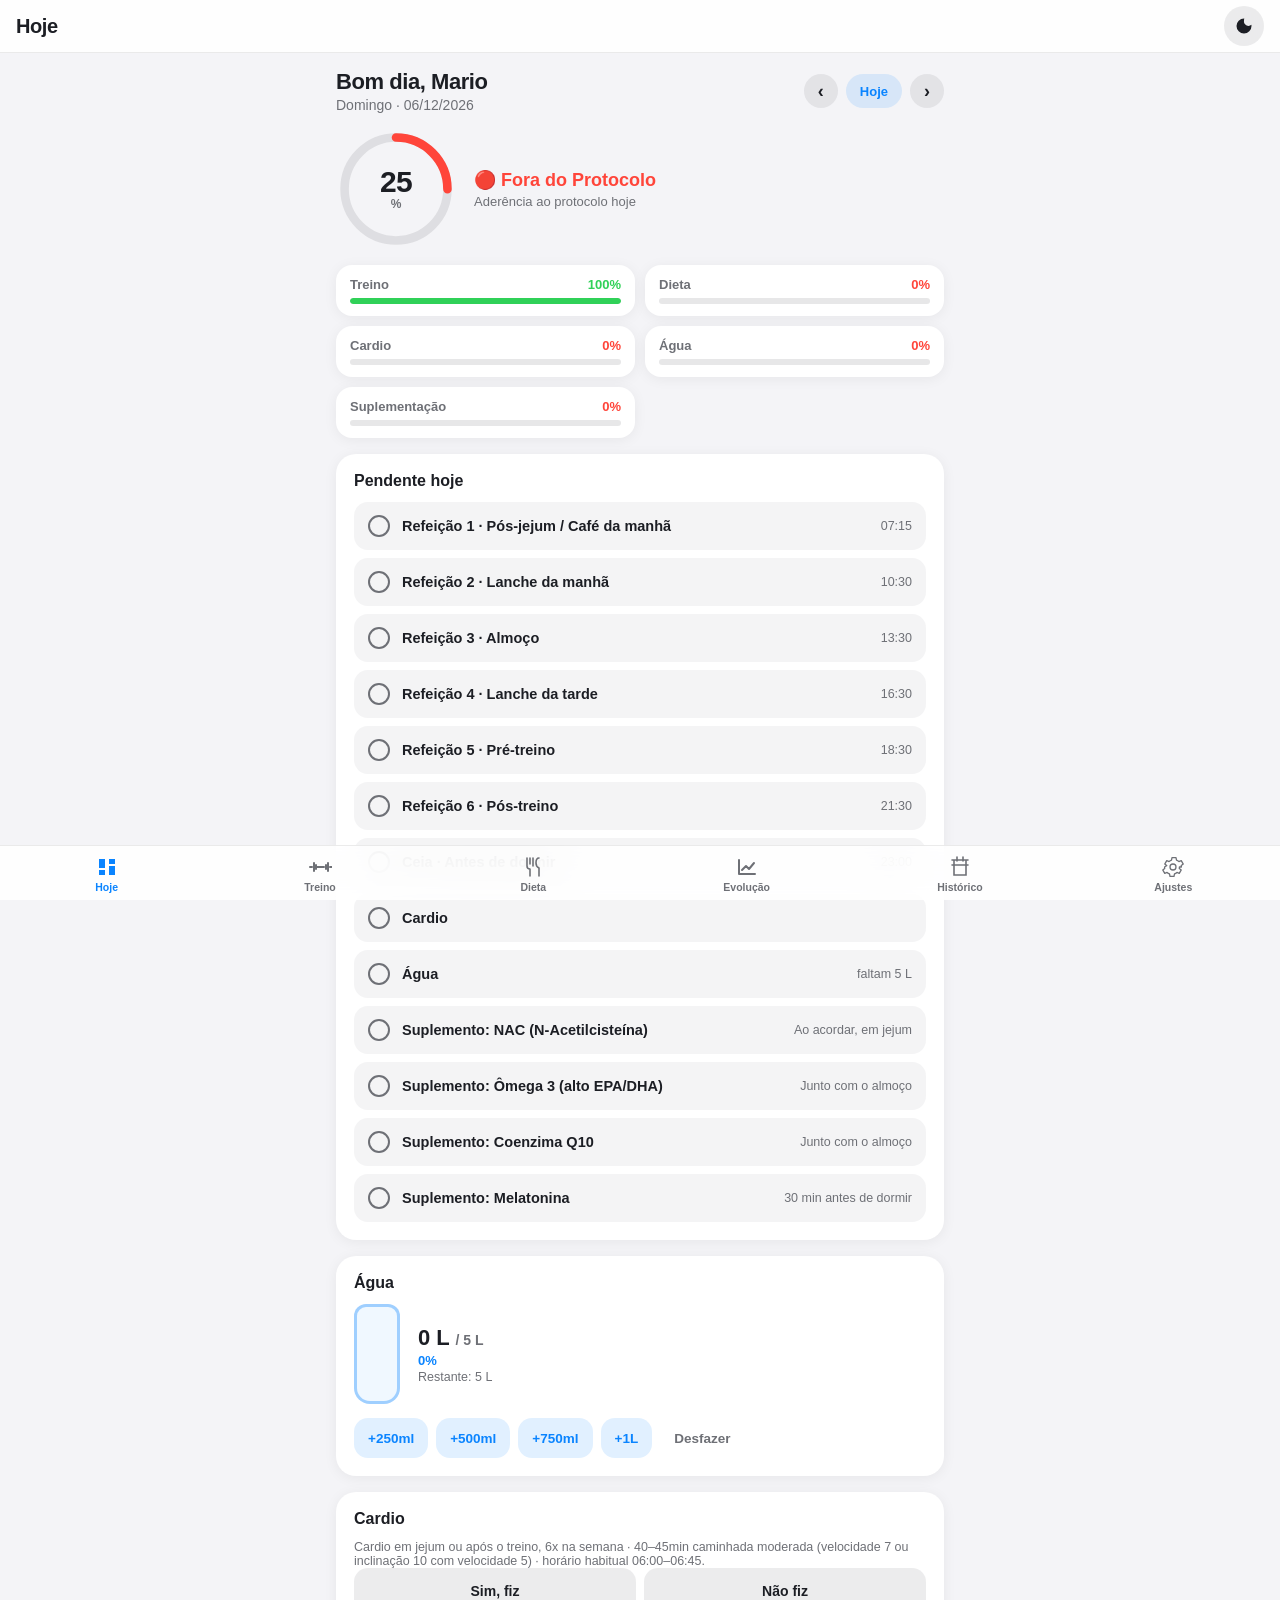
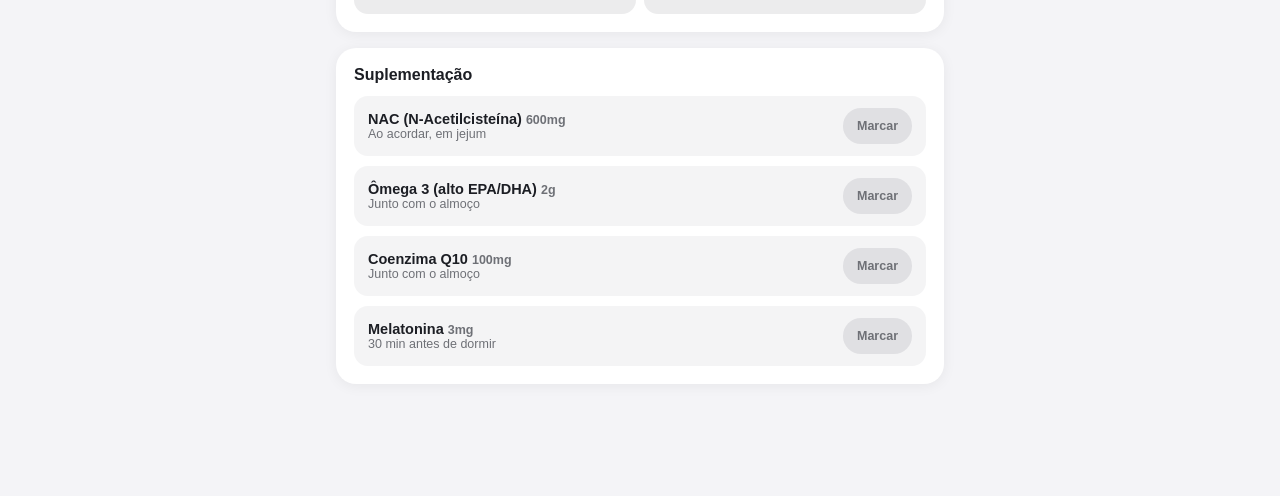
==== index.html @ 13ca9029 "Projeto Shape de Pai - v1.0" ====
<!DOCTYPE html>
<html lang="pt-BR">
<head>
<meta charset="UTF-8">
<meta name="viewport" content="width=device-width, initial-scale=1, maximum-scale=1, viewport-fit=cover">
<title>Projeto Shape de Pai</title>

<!-- PWA / iOS -->
<link rel="manifest" href="manifest.json">
<meta name="theme-color" content="#1c1e24">
<meta name="apple-mobile-web-app-capable" content="yes">
<meta name="mobile-web-app-capable" content="yes">
<meta name="apple-mobile-web-app-status-bar-style" content="black-translucent">
<meta name="apple-mobile-web-app-title" content="Shape de Pai">
<link rel="apple-touch-icon" href="icons/apple-touch-icon.png">
<link rel="icon" type="image/png" sizes="32x32" href="icons/favicon-32.png">
<link rel="icon" type="image/png" sizes="16x16" href="icons/favicon-16.png">

<link rel="stylesheet" href="style.css">
</head>
<body>

<div class="app-shell">

  <!-- ===================== TOPO ===================== -->
  <header class="topbar">
    <div class="topbar-inner">
      <div class="topbar-title" id="topbarTitle">Hoje</div>
      <button class="btn-icon" id="btnTema" aria-label="Alternar tema">
        <svg viewBox="0 0 24 24" id="iconTema"><path d="M12 3a9 9 0 109 9c0-.46-.04-.92-.1-1.36A5.5 5.5 0 0112 5.5c0-.86.13-1.7.37-2.48A9 9 0 0012 3z" fill="currentColor"/></svg>
      </button>
    </div>
  </header>

  <!-- ===================== CONTEÚDO ===================== -->
  <main class="content" id="content">

    <!-- ---------- HOJE ---------- -->
    <section class="view" id="view-hoje">

      <div class="greeting-card">
        <div class="greeting-text">
          <div class="greeting-hello" id="greetHello">Bom dia, Mario</div>
          <div class="greeting-date" id="greetDate">Segunda-feira · 20/07/2026</div>
        </div>
        <div class="date-nav">
          <button class="btn-icon-sm" id="btnDataAnterior" aria-label="Dia anterior">‹</button>
          <button class="btn-chip" id="btnHojeReset">Hoje</button>
          <button class="btn-icon-sm" id="btnDataProxima" aria-label="Próximo dia">›</button>
        </div>
      </div>

      <div class="score-card">
        <div class="score-ring-wrap">
          <svg viewBox="0 0 140 140" class="score-ring">
            <circle cx="70" cy="70" r="60" class="score-ring-bg"></circle>
            <circle cx="70" cy="70" r="60" class="score-ring-fg" id="scoreRingFg"></circle>
          </svg>
          <div class="score-ring-label">
            <div class="score-num" id="scoreNum">0</div>
            <div class="score-pct">%</div>
          </div>
        </div>
        <div class="score-info">
          <div class="score-band" id="scoreBand">—</div>
          <div class="score-sub">Aderência ao protocolo hoje</div>
        </div>
      </div>

      <div class="cat-grid" id="catGrid"></div>

      <div class="panel">
        <div class="panel-header"><h2>Pendente hoje</h2></div>
        <div id="listaPendentes" class="pending-list"></div>
        <p class="empty-state" id="pendentesVazio" hidden>Tudo marcado por hoje. 🎉</p>
      </div>

      <div class="panel" id="cardAgua">
        <div class="panel-header"><h2>Água</h2></div>
        <div class="agua-wrap">
          <div class="agua-bottle">
            <div class="agua-bottle-fill" id="aguaFill"></div>
          </div>
          <div class="agua-info">
            <div class="agua-num"><span id="aguaAtual">0</span> L <span class="agua-meta">/ <span id="aguaMeta">5</span> L</span></div>
            <div class="agua-pct" id="aguaPct">0%</div>
            <div class="agua-restante" id="aguaRestante">Restante: 5 L</div>
          </div>
        </div>
        <div class="quick-btns">
          <button class="btn btn-secondary btn-sm" data-agua="250">+250ml</button>
          <button class="btn btn-secondary btn-sm" data-agua="500">+500ml</button>
          <button class="btn btn-secondary btn-sm" data-agua="750">+750ml</button>
          <button class="btn btn-secondary btn-sm" data-agua="1000">+1L</button>
          <button class="btn btn-ghost btn-sm" id="btnAguaDesfazer">Desfazer</button>
        </div>
      </div>

      <div class="panel" id="cardCardio">
        <div class="panel-header"><h2>Cardio</h2></div>
        <p class="muted small" id="cardioHorarioInfo"></p>
        <div class="seg-btns">
          <button class="btn btn-seg" data-cardio="sim" id="btnCardioSim">Sim, fiz</button>
          <button class="btn btn-seg" data-cardio="nao" id="btnCardioNao">Não fiz</button>
        </div>
      </div>

      <div class="panel" id="cardSuplementos">
        <div class="panel-header"><h2>Suplementação</h2></div>
        <div id="listaSuplementosHoje" class="supl-list"></div>
      </div>

    </section>

    <!-- ---------- TREINO ---------- -->
    <section class="view" id="view-treino" hidden>
      <div class="view-header">
        <h1>Treino</h1>
        <p class="subtitle" id="treinoSubtitle">—</p>
      </div>

      <div class="date-nav date-nav-standalone">
        <button class="btn-icon-sm" data-datenav="treino" data-dir="-1" aria-label="Dia anterior">‹</button>
        <button class="btn-chip" data-datenav="treino" data-dir="0">Hoje</button>
        <button class="btn-icon-sm" data-datenav="treino" data-dir="1" aria-label="Próximo dia">›</button>
      </div>

      <div id="treinoConteudo"></div>
    </section>

    <!-- ---------- DIETA ---------- -->
    <section class="view" id="view-dieta" hidden>
      <div class="view-header">
        <h1>Dieta</h1>
        <p class="subtitle">~2.400 kcal/dia · <span id="dietaMacrosResumo"></span></p>
      </div>

      <div class="date-nav date-nav-standalone">
        <button class="btn-icon-sm" data-datenav="dieta" data-dir="-1" aria-label="Dia anterior">‹</button>
        <button class="btn-chip" data-datenav="dieta" data-dir="0">Hoje</button>
        <button class="btn-icon-sm" data-datenav="dieta" data-dir="1" aria-label="Próximo dia">›</button>
      </div>

      <div id="dietaConteudo"></div>
    </section>

    <!-- ---------- EVOLUÇÃO ---------- -->
    <section class="view" id="view-evolucao" hidden>
      <div class="view-header">
        <h1>Evolução</h1>
        <p class="subtitle">Registre suas medidas periodicamente</p>
      </div>

      <div class="panel form-panel">
        <form id="formEvolucao" novalidate>
          <div class="form-grid">
            <div class="field">
              <label for="evData">Data *</label>
              <input type="date" id="evData" required>
            </div>
            <div class="field">
              <label for="evPeso">Peso (kg)</label>
              <input type="text" inputmode="decimal" id="evPeso" placeholder="Ex: 104,5">
            </div>
            <div class="field">
              <label for="evBF">BF (%)</label>
              <input type="text" inputmode="decimal" id="evBF" placeholder="Ex: 18,5">
            </div>
            <div class="field">
              <label for="evCintura">Cintura (cm)</label>
              <input type="text" inputmode="decimal" id="evCintura" placeholder="Ex: 98">
            </div>
            <div class="field">
              <label for="evQuadril">Quadril (cm)</label>
              <input type="text" inputmode="decimal" id="evQuadril" placeholder="Ex: 105">
            </div>
            <div class="field">
              <label for="evAbdomen">Abdômen (cm)</label>
              <input type="text" inputmode="decimal" id="evAbdomen" placeholder="Opcional">
            </div>
            <div class="field">
              <label for="evPeitoral">Peitoral (cm)</label>
              <input type="text" inputmode="decimal" id="evPeitoral" placeholder="Opcional">
            </div>
            <div class="field">
              <label for="evBraco">Braço (cm)</label>
              <input type="text" inputmode="decimal" id="evBraco" placeholder="Opcional">
            </div>
            <div class="field">
              <label for="evCoxa">Coxa (cm)</label>
              <input type="text" inputmode="decimal" id="evCoxa" placeholder="Opcional">
            </div>
            <div class="field">
              <label for="evPanturrilha">Panturrilha (cm)</label>
              <input type="text" inputmode="decimal" id="evPanturrilha" placeholder="Opcional">
            </div>
            <div class="field">
              <label for="evPressao">Pressão</label>
              <input type="text" id="evPressao" placeholder="Ex: 120/80">
            </div>
            <div class="field field-wide">
              <label for="evFoto">Foto (opcional)</label>
              <input type="file" id="evFoto" accept="image/*">
            </div>
          </div>
          <div class="form-actions">
            <button type="submit" class="btn btn-primary">Salvar Medição</button>
            <button type="reset" class="btn btn-ghost">Limpar</button>
          </div>
        </form>
      </div>

      <div class="panel">
        <div class="panel-header"><h2>Gráfico de Peso</h2></div>
        <div class="chart-wrap">
          <canvas id="chartEvolucao" width="600" height="220"></canvas>
        </div>
        <p class="empty-state" id="chartEvolucaoVazio" hidden>Registre pelo menos duas medições para ver o gráfico.</p>
      </div>

      <div class="panel">
        <div class="panel-header"><h2>Registros</h2></div>
        <div id="listaEvolucao" class="evolucao-list"></div>
        <p class="empty-state" id="evolucaoVazio" hidden>Nenhuma medição registrada ainda.</p>
      </div>
    </section>

    <!-- ---------- HISTÓRICO ---------- -->
    <section class="view" id="view-historico" hidden>
      <div class="view-header">
        <h1>Histórico</h1>
        <p class="subtitle">Calendário de aderência ao protocolo</p>
      </div>

      <div class="panel">
        <div class="cal-header">
          <button class="btn-icon-sm" id="btnMesAnterior" aria-label="Mês anterior">‹</button>
          <div class="cal-mes" id="calMesLabel">—</div>
          <button class="btn-icon-sm" id="btnMesProximo" aria-label="Próximo mês">›</button>
        </div>
        <div class="cal-weekdays">
          <span>D</span><span>S</span><span>T</span><span>Q</span><span>Q</span><span>S</span><span>S</span>
        </div>
        <div class="cal-grid" id="calGrid"></div>
        <div class="cal-legend">
          <span><i class="dot dot-verde"></i> Perfeito</span>
          <span><i class="dot dot-azul"></i> Excelente</span>
          <span><i class="dot dot-amarelo"></i> Bom</span>
          <span><i class="dot dot-laranja"></i> Atenção</span>
          <span><i class="dot dot-vermelho"></i> Fora</span>
        </div>
      </div>

      <div class="panel" id="painelDiaDetalhe" hidden>
        <div class="panel-header"><h2 id="detalheDiaTitulo">Dia</h2></div>
        <div id="detalheDiaConteudo"></div>
      </div>
    </section>

    <!-- ---------- CONFIGURAÇÕES ---------- -->
    <section class="view" id="view-config" hidden>
      <div class="view-header">
        <h1>Configurações</h1>
        <p class="subtitle">Dados pessoais, protocolo, backup e tema</p>
      </div>

      <div class="panel form-panel">
        <div class="panel-header"><h2>Dados Pessoais</h2></div>
        <form id="formPerfil" novalidate>
          <div class="form-grid">
            <div class="field field-wide">
              <label for="cfgNome">Nome</label>
              <input type="text" id="cfgNome">
            </div>
            <div class="field">
              <label for="cfgAltura">Altura (cm)</label>
              <input type="text" inputmode="decimal" id="cfgAltura">
            </div>
            <div class="field">
              <label for="cfgPeso">Peso de referência (kg)</label>
              <input type="text" inputmode="decimal" id="cfgPeso">
            </div>
            <div class="field">
              <label for="cfgMetaAgua">Meta de água (litros)</label>
              <input type="text" inputmode="decimal" id="cfgMetaAgua">
            </div>
          </div>
          <div class="form-actions">
            <button type="submit" class="btn btn-primary">Salvar Dados</button>
          </div>
        </form>
      </div>

      <div class="panel">
        <div class="panel-header"><h2>Tema</h2></div>
        <div class="seg-btns" id="temaSeletor">
          <button class="btn btn-seg" data-theme="auto">Automático</button>
          <button class="btn btn-seg" data-theme="light">Claro</button>
          <button class="btn btn-seg" data-theme="dark">Escuro</button>
        </div>
      </div>

      <div class="panel">
        <div class="panel-header panel-header-actions">
          <h2>Refeições do Protocolo</h2>
          <button class="btn btn-secondary btn-sm" id="btnAddRefeicao">+ Refeição</button>
        </div>
        <div id="listaRefeicoesCfg"></div>
      </div>

      <div class="panel">
        <div class="panel-header"><h2>Treino Semanal</h2></div>
        <div id="listaTreinoCfg"></div>
      </div>

      <div class="panel">
        <div class="panel-header"><h2>Suplementação</h2></div>
        <div class="form-actions">
          <button class="btn btn-secondary btn-sm" id="btnAddSuplemento">+ Suplemento</button>
        </div>
        <div id="listaSuplementosCfg"></div>
      </div>

      <div class="panel">
        <div class="panel-header"><h2>Backup e Exportação</h2></div>
        <p class="muted small" id="backupAvisoInfo"></p>
        <div class="form-actions form-actions-col">
          <button class="btn btn-primary btn-block" id="btnExportarBackup">Exportar backup (.json)</button>
          <input type="file" id="inputImportarBackup" accept="application/json" hidden>
          <button class="btn btn-secondary btn-block" id="btnImportarBackup">Importar backup (.json)</button>
          <button class="btn btn-secondary btn-block" id="btnExportarCSV">Exportar histórico (.csv)</button>
        </div>
      </div>

      <div class="panel panel-danger">
        <div class="panel-header"><h2>Zona de Perigo</h2></div>
        <p class="muted small">Apagar todos os dados é irreversível. Faça um backup antes.</p>
        <div class="form-actions">
          <button class="btn btn-danger" id="btnApagarTudo">Apagar todos os dados</button>
        </div>
      </div>

      <p class="app-version">Projeto Shape de Pai · v1.0</p>
    </section>

  </main>

  <!-- ===================== MENU INFERIOR ===================== -->
  <nav class="tabbar" id="tabbar">
    <button class="tab-item active" data-view="hoje">
      <svg viewBox="0 0 24 24"><path d="M4 13h6V4H4v9zm0 7h6v-5H4v5zm10 0h6V11h-6v9zm0-16v5h6V4h-6z" fill="currentColor"/></svg>
      <span>Hoje</span>
    </button>
    <button class="tab-item" data-view="treino">
      <svg viewBox="0 0 24 24"><path d="M2 12h2m2-4v8m2-6v4m10-4v4m2-6v8m2-4h2M8 12h8" stroke="currentColor" stroke-width="2" fill="none" stroke-linecap="round"/></svg>
      <span>Treino</span>
    </button>
    <button class="tab-item" data-view="dieta">
      <svg viewBox="0 0 24 24"><path d="M6 3v8a3 3 0 003 3v7M6 3v6M9 3v6M12 3v8M18 3c-2 0-3 2-3 5s1 4 3 5v8" stroke="currentColor" stroke-width="1.6" fill="none" stroke-linecap="round" stroke-linejoin="round"/></svg>
      <span>Dieta</span>
    </button>
    <button class="tab-item" data-view="evolucao">
      <svg viewBox="0 0 24 24"><path d="M4 19V5m0 14h16M7 15l4-4 3 3 5-6" stroke="currentColor" stroke-width="2" fill="none" stroke-linecap="round" stroke-linejoin="round"/></svg>
      <span>Evolução</span>
    </button>
    <button class="tab-item" data-view="historico">
      <svg viewBox="0 0 24 24"><path d="M4 5h16M6 5v15h12V5M9 2v4M15 2v4M4 10h16" stroke="currentColor" stroke-width="1.6" fill="none" stroke-linecap="round"/></svg>
      <span>Histórico</span>
    </button>
    <button class="tab-item" data-view="config">
      <svg viewBox="0 0 24 24"><path d="M12 9a3 3 0 100 6 3 3 0 000-6zm8.4 3a7.6 7.6 0 00-.14-1.4l2-1.55-2-3.46-2.36.95a7.6 7.6 0 00-2.4-1.4L15 2.6h-4l-.5 2.54a7.6 7.6 0 00-2.4 1.4l-2.36-.95-2 3.46 2 1.55A7.6 7.6 0 003.6 12c0 .47.05.95.14 1.4l-2 1.55 2 3.46 2.36-.95c.7.6 1.5 1.08 2.4 1.4L9 21.4h4l.5-2.54c.9-.32 1.7-.8 2.4-1.4l2.36.95 2-3.46-2-1.55c.09-.45.14-.93.14-1.4z" stroke="currentColor" stroke-width="1.3" fill="none" stroke-linejoin="round"/></svg>
      <span>Ajustes</span>
    </button>
  </nav>

</div>

<!-- ===================== MODAL GENÉRICO (confirmação) ===================== -->
<div class="modal-overlay" id="modalConfirm" hidden>
  <div class="modal modal-small">
    <div class="modal-header">
      <h2 id="confirmTitulo">Confirmar ação</h2>
    </div>
    <div class="modal-body">
      <p id="confirmMensagem"></p>
      <input type="text" id="confirmInputTexto" class="confirm-input" hidden placeholder="Digite aqui">
    </div>
    <div class="modal-footer">
      <button class="btn btn-ghost" id="confirmCancelar">Cancelar</button>
      <button class="btn btn-danger" id="confirmOk">Confirmar</button>
    </div>
  </div>
</div>

<!-- ===================== MODAL FORM (refeição / exercício / suplemento) ===================== -->
<div class="modal-overlay" id="modalForm" hidden>
  <div class="modal">
    <div class="modal-header">
      <h2 id="modalFormTitulo">Editar</h2>
      <button class="btn-icon" id="btnFecharModalForm" aria-label="Fechar">
        <svg viewBox="0 0 24 24"><path d="M6 6l12 12M6 18L18 6" stroke="currentColor" stroke-width="2" fill="none" stroke-linecap="round"/></svg>
      </button>
    </div>
    <div class="modal-body" id="modalFormCorpo"></div>
    <div class="modal-footer">
      <button class="btn btn-ghost" id="btnModalFormCancelar">Cancelar</button>
      <button class="btn btn-primary" id="btnModalFormSalvar">Salvar</button>
    </div>
  </div>
</div>

<!-- ===================== TOAST ===================== -->
<div class="toast" id="toast" hidden></div>

<script src="script.js"></script>
</body>
</html>
---- style.css ----
/* ===================== RESET ===================== */
* { box-sizing: border-box; margin: 0; padding: 0; -webkit-tap-highlight-color: transparent; }
html, body { height: 100%; overscroll-behavior-y: none; }
body {
  font-family: -apple-system, BlinkMacSystemFont, "SF Pro Text", "Segoe UI", Roboto, sans-serif;
  -webkit-font-smoothing: antialiased;
  overflow-x: hidden;
}
button { font-family: inherit; cursor: pointer; }
input, select, textarea { font-family: inherit; font-size: 16px; }
ul { list-style: none; }
a { color: inherit; }

/* ===================== TEMA (variáveis) ===================== */
:root {
  --graphite: #1c1e24;
  --graphite-2: #24262e;
  --blue: #0a84ff;
  --green: #30d158;
  --yellow: #ffd60a;
  --orange: #ff9f0a;
  --red: #ff453a;

  --bg: #f4f4f7;
  --bg-elevated: #ffffff;
  --card: #ffffff;
  --text: #1c1e24;
  --text-muted: #6e7076;
  --border: rgba(0,0,0,0.08);
  --shadow: 0 2px 14px rgba(0,0,0,0.06);
  --tabbar-bg: rgba(255,255,255,0.86);
  --overlay: rgba(0,0,0,0.45);
}

@media (prefers-color-scheme: dark) {
  :root {
    --bg: #0d0e11;
    --bg-elevated: #17181d;
    --card: #1c1e24;
    --text: #f2f2f4;
    --text-muted: #93949a;
    --border: rgba(255,255,255,0.08);
    --shadow: 0 2px 14px rgba(0,0,0,0.35);
    --tabbar-bg: rgba(23,24,29,0.86);
    --overlay: rgba(0,0,0,0.6);
  }
}
:root[data-theme="dark"] {
  --bg: #0d0e11;
  --bg-elevated: #17181d;
  --card: #1c1e24;
  --text: #f2f2f4;
  --text-muted: #93949a;
  --border: rgba(255,255,255,0.08);
  --shadow: 0 2px 14px rgba(0,0,0,0.35);
  --tabbar-bg: rgba(23,24,29,0.86);
  --overlay: rgba(0,0,0,0.6);
}
:root[data-theme="light"] {
  --bg: #f4f4f7;
  --bg-elevated: #ffffff;
  --card: #ffffff;
  --text: #1c1e24;
  --text-muted: #6e7076;
  --border: rgba(0,0,0,0.08);
  --shadow: 0 2px 14px rgba(0,0,0,0.06);
  --tabbar-bg: rgba(255,255,255,0.86);
  --overlay: rgba(0,0,0,0.45);
}

body { background: var(--bg); color: var(--text); }

/* ===================== SHELL / SAFE AREAS ===================== */
.app-shell { min-height: 100vh; display: flex; flex-direction: column; }

.topbar {
  position: sticky; top: 0; z-index: 20;
  padding-top: env(safe-area-inset-top);
  background: var(--tabbar-bg);
  -webkit-backdrop-filter: blur(20px);
  backdrop-filter: blur(20px);
  border-bottom: 1px solid var(--border);
}
.topbar-inner {
  height: 52px;
  display: flex; align-items: center; justify-content: space-between;
  padding: 0 16px;
}
.topbar-title { font-size: 20px; font-weight: 700; letter-spacing: -0.02em; }

.content {
  flex: 1;
  padding: 16px 16px calc(96px + env(safe-area-inset-bottom));
  max-width: 640px;
  width: 100%;
  margin: 0 auto;
}

.tabbar {
  position: fixed; left: 0; right: 0; bottom: 0; z-index: 30;
  display: flex;
  background: var(--tabbar-bg);
  -webkit-backdrop-filter: blur(20px);
  backdrop-filter: blur(20px);
  border-top: 1px solid var(--border);
  padding-bottom: env(safe-area-inset-bottom);
  padding-left: env(safe-area-inset-left);
  padding-right: env(safe-area-inset-right);
}
.tab-item {
  flex: 1;
  background: none; border: none; color: var(--text-muted);
  display: flex; flex-direction: column; align-items: center; justify-content: center;
  gap: 2px;
  padding: 8px 2px 6px;
  min-height: 54px;
  transition: color .15s ease, transform .1s ease;
}
.tab-item svg { width: 24px; height: 24px; }
.tab-item span { font-size: 10.5px; font-weight: 600; }
.tab-item.active { color: var(--blue); }
.tab-item:active { transform: scale(0.92); }

.view[hidden] { display: none; }

/* ===================== TIPOGRAFIA / HEADERS ===================== */
.view-header { margin-bottom: 16px; }
.view-header h1 { font-size: 26px; font-weight: 800; letter-spacing: -0.02em; }
.subtitle, .muted { color: var(--text-muted); font-size: 14px; margin-top: 2px; }
.muted.small { font-size: 12.5px; }

/* ===================== CARDS / PANELS ===================== */
.panel {
  background: var(--card);
  border-radius: 20px;
  padding: 18px;
  box-shadow: var(--shadow);
  margin-bottom: 16px;
}
.panel-header { display: flex; align-items: center; justify-content: space-between; margin-bottom: 12px; }
.panel-header h2 { font-size: 16px; font-weight: 700; }
.panel-header-actions { gap: 8px; }
.panel-danger { border: 1px solid rgba(255,69,58,0.35); }

.greeting-card {
  display: flex; align-items: center; justify-content: space-between;
  margin-bottom: 16px; gap: 8px; flex-wrap: wrap;
}
.greeting-hello { font-size: 22px; font-weight: 800; letter-spacing: -0.02em; }
.greeting-date { color: var(--text-muted); font-size: 14px; margin-top: 2px; text-transform: capitalize; }

.date-nav { display: flex; align-items: center; gap: 8px; }
.date-nav-standalone { margin-bottom: 16px; }

/* ===================== BOTÕES ===================== */
.btn {
  border: none; border-radius: 14px;
  padding: 14px 18px;
  font-size: 15px; font-weight: 700;
  min-height: 48px;
  display: inline-flex; align-items: center; justify-content: center; gap: 6px;
  transition: transform .1s ease, opacity .15s ease;
}
.btn:active { transform: scale(0.96); opacity: 0.85; }
.btn-primary { background: var(--blue); color: #fff; }
.btn-secondary { background: rgba(10,132,255,0.12); color: var(--blue); }
.btn-ghost { background: transparent; color: var(--text-muted); }
.btn-danger { background: var(--red); color: #fff; }
.btn-block { width: 100%; }
.btn-sm { min-height: 40px; padding: 10px 14px; font-size: 13.5px; }

.btn-icon, .btn-icon-sm {
  background: rgba(120,120,128,0.14);
  border: none; border-radius: 50%;
  display: flex; align-items: center; justify-content: center;
  color: var(--text);
}
.btn-icon { width: 40px; height: 40px; }
.btn-icon svg { width: 20px; height: 20px; }
.btn-icon-sm { width: 34px; height: 34px; font-size: 18px; font-weight: 700; }
.btn-icon:active, .btn-icon-sm:active { transform: scale(0.9); }

.btn-chip {
  background: rgba(10,132,255,0.12); color: var(--blue);
  border: none; border-radius: 999px;
  padding: 8px 14px; font-size: 13px; font-weight: 700;
  min-height: 34px;
}

.seg-btns { display: flex; gap: 8px; flex-wrap: wrap; }
.btn-seg {
  flex: 1; min-width: 90px;
  background: rgba(120,120,128,0.14); color: var(--text);
  border: 2px solid transparent; border-radius: 14px;
  padding: 12px 10px; font-weight: 700; font-size: 14px; min-height: 46px;
}
.btn-seg.is-active { background: rgba(10,132,255,0.14); border-color: var(--blue); color: var(--blue); }
.btn-seg.is-active.tone-green { background: rgba(48,209,88,0.16); border-color: var(--green); color: var(--green); }
.btn-seg.is-active.tone-red { background: rgba(255,69,58,0.16); border-color: var(--red); color: var(--red); }

.quick-btns { display: flex; gap: 8px; flex-wrap: wrap; margin-top: 14px; }

.form-actions { display: flex; gap: 10px; margin-top: 16px; flex-wrap: wrap; }
.form-actions-col { flex-direction: column; }

/* ===================== SCORE RING ===================== */
.score-card { display: flex; align-items: center; gap: 18px; margin-bottom: 16px; }
.score-ring-wrap { position: relative; width: 120px; height: 120px; flex-shrink: 0; }
.score-ring { width: 120px; height: 120px; transform: rotate(-90deg); }
.score-ring-bg { fill: none; stroke: rgba(120,120,128,0.18); stroke-width: 10; }
.score-ring-fg {
  fill: none; stroke: var(--blue); stroke-width: 10; stroke-linecap: round;
  stroke-dasharray: 377; stroke-dashoffset: 377;
  transition: stroke-dashoffset .4s ease, stroke .3s ease;
}
.score-ring-label {
  position: absolute; inset: 0; display: flex; flex-direction: column;
  align-items: center; justify-content: center;
}
.score-num { font-size: 30px; font-weight: 800; letter-spacing: -0.02em; line-height: 1; }
.score-pct { font-size: 12px; color: var(--text-muted); font-weight: 600; }
.score-info { flex: 1; }
.score-band { font-size: 18px; font-weight: 800; margin-bottom: 3px; }
.score-sub { font-size: 13px; color: var(--text-muted); }

/* ===================== CATEGORIAS (Hoje) ===================== */
.cat-grid { display: grid; grid-template-columns: repeat(2, 1fr); gap: 10px; margin-bottom: 16px; }
.cat-card { background: var(--card); border-radius: 16px; padding: 12px 14px; box-shadow: var(--shadow); }
.cat-card-top { display: flex; align-items: center; justify-content: space-between; margin-bottom: 6px; }
.cat-card-name { font-size: 13px; font-weight: 700; color: var(--text-muted); }
.cat-card-pct { font-size: 13px; font-weight: 800; }
.cat-bar { height: 6px; border-radius: 999px; background: rgba(120,120,128,0.18); overflow: hidden; }
.cat-bar-fill { height: 100%; border-radius: 999px; transition: width .3s ease; }

/* ===================== LISTA PENDENTES ===================== */
.pending-list { display: flex; flex-direction: column; gap: 8px; }
.pending-item {
  display: flex; align-items: center; gap: 12px;
  background: rgba(120,120,128,0.08);
  border-radius: 14px; padding: 12px 14px;
  min-height: 48px;
}
.pending-check {
  width: 22px; height: 22px; border-radius: 50%;
  border: 2px solid var(--text-muted); flex-shrink: 0;
}
.pending-label { font-size: 14.5px; font-weight: 600; flex: 1; }
.pending-time { font-size: 12.5px; color: var(--text-muted); }
.empty-state { color: var(--text-muted); font-size: 14px; text-align: center; padding: 12px 0; }

/* ===================== ÁGUA ===================== */
.agua-wrap { display: flex; align-items: center; gap: 18px; }
.agua-bottle {
  width: 46px; height: 100px; border-radius: 12px 12px 16px 16px;
  border: 3px solid rgba(10,132,255,0.35); position: relative; overflow: hidden;
  background: rgba(10,132,255,0.06); flex-shrink: 0;
}
.agua-bottle-fill {
  position: absolute; left: 0; right: 0; bottom: 0; height: 0%;
  background: linear-gradient(180deg, #64c3ff, var(--blue));
  transition: height .3s ease;
}
.agua-num { font-size: 22px; font-weight: 800; }
.agua-meta { font-size: 14px; color: var(--text-muted); font-weight: 600; }
.agua-pct { font-size: 13px; color: var(--blue); font-weight: 700; margin-top: 2px; }
.agua-restante { font-size: 12.5px; color: var(--text-muted); margin-top: 2px; }

/* ===================== SUPLEMENTOS ===================== */
.supl-list { display: flex; flex-direction: column; gap: 10px; }
.supl-item {
  display: flex; align-items: center; justify-content: space-between; gap: 10px;
  background: rgba(120,120,128,0.08); border-radius: 14px; padding: 12px 14px;
}
.supl-info { flex: 1; }
.supl-nome { font-weight: 700; font-size: 14.5px; }
.supl-momento { font-size: 12.5px; color: var(--text-muted); }
.supl-toggle {
  border: none; border-radius: 999px; padding: 8px 14px; font-size: 12.5px; font-weight: 700;
  background: rgba(120,120,128,0.16); color: var(--text-muted); min-height: 36px;
}
.supl-toggle.is-on { background: rgba(48,209,88,0.18); color: var(--green); }

/* ===================== TREINO / EXERCÍCIOS ===================== */
.exercicio-card { background: var(--card); border-radius: 18px; padding: 14px 16px; box-shadow: var(--shadow); margin-bottom: 12px; }
.exercicio-top { display: flex; justify-content: space-between; align-items: flex-start; gap: 10px; margin-bottom: 10px; }
.exercicio-nome { font-weight: 700; font-size: 15.5px; }
.exercicio-meta { font-size: 12.5px; color: var(--text-muted); margin-top: 2px; }
.exercicio-ultima { font-size: 12px; color: var(--blue); margin-top: 3px; font-weight: 600; }
.exercicio-row { display: flex; gap: 10px; align-items: center; }
.exercicio-input {
  flex: 1; background: rgba(120,120,128,0.1); border: 1px solid var(--border);
  border-radius: 12px; padding: 10px 12px; font-size: 15px; color: var(--text);
  min-height: 44px;
}
.btn-concluir {
  border: none; border-radius: 12px; padding: 0 16px; min-height: 44px; min-width: 100px;
  font-weight: 700; font-size: 13.5px; background: rgba(120,120,128,0.14); color: var(--text-muted);
}
.btn-concluir.is-on { background: rgba(48,209,88,0.18); color: var(--green); }
.treino-dia-titulo { font-size: 15px; font-weight: 700; color: var(--text-muted); margin: 18px 0 8px; text-transform: uppercase; letter-spacing: 0.02em; }
.treino-descanso { text-align: center; padding: 30px 16px; color: var(--text-muted); }

/* ===================== DIETA / REFEIÇÕES ===================== */
.refeicao-card { background: var(--card); border-radius: 18px; padding: 16px; box-shadow: var(--shadow); margin-bottom: 12px; }
.refeicao-top { display: flex; justify-content: space-between; align-items: baseline; margin-bottom: 8px; gap: 8px; }
.refeicao-nome { font-weight: 800; font-size: 15.5px; }
.refeicao-horario { font-size: 13px; color: var(--blue); font-weight: 700; white-space: nowrap; }
.refeicao-itens { font-size: 13.5px; color: var(--text-muted); line-height: 1.55; margin-bottom: 8px; }
.refeicao-macros { font-size: 12px; color: var(--text-muted); margin-bottom: 12px; }
.refeicao-obs { margin-top: 10px; }
.refeicao-obs input {
  width: 100%; background: rgba(120,120,128,0.1); border: 1px solid var(--border);
  border-radius: 12px; padding: 10px 12px; min-height: 42px; color: var(--text);
}
.refeicao-obs-salva { font-size: 12.5px; color: var(--text-muted); margin-top: 6px; font-style: italic; }

/* ===================== EVOLUÇÃO ===================== */
.chart-wrap { width: 100%; overflow-x: auto; }
.chart-wrap canvas { width: 100%; height: 220px; display: block; }
.evolucao-list { display: flex; flex-direction: column; gap: 10px; }
.evolucao-item {
  display: flex; align-items: center; justify-content: space-between; gap: 10px;
  background: rgba(120,120,128,0.08); border-radius: 14px; padding: 12px 14px;
}
.evolucao-data { font-weight: 700; font-size: 14px; }
.evolucao-resumo { font-size: 12.5px; color: var(--text-muted); margin-top: 2px; }
.evolucao-thumb { width: 40px; height: 40px; border-radius: 10px; object-fit: cover; flex-shrink: 0; }
.evolucao-del { background: none; border: none; color: var(--red); font-size: 20px; padding: 6px 10px; }

/* ===================== HISTÓRICO / CALENDÁRIO ===================== */
.cal-header { display: flex; align-items: center; justify-content: space-between; margin-bottom: 10px; }
.cal-mes { font-weight: 800; font-size: 16px; text-transform: capitalize; }
.cal-weekdays { display: grid; grid-template-columns: repeat(7, 1fr); text-align: center; color: var(--text-muted); font-size: 11.5px; font-weight: 700; margin-bottom: 6px; }
.cal-grid { display: grid; grid-template-columns: repeat(7, 1fr); gap: 5px; }
.cal-day {
  aspect-ratio: 1; border-radius: 10px; border: none;
  display: flex; align-items: center; justify-content: center;
  font-size: 13px; font-weight: 700; color: var(--text);
  background: rgba(120,120,128,0.08);
}
.cal-day.is-empty { visibility: hidden; }
.cal-day.is-future { opacity: 0.4; }
.cal-day.is-today { box-shadow: 0 0 0 2px var(--blue) inset; }
.cal-day.score-verde { background: rgba(48,209,88,0.85); color: #06280f; }
.cal-day.score-azul { background: rgba(10,132,255,0.85); color: #fff; }
.cal-day.score-amarelo { background: rgba(255,214,10,0.85); color: #3a2e00; }
.cal-day.score-laranja { background: rgba(255,159,10,0.88); color: #3a1e00; }
.cal-day.score-vermelho { background: rgba(255,69,58,0.85); color: #fff; }
.cal-legend { display: flex; gap: 12px; flex-wrap: wrap; margin-top: 14px; font-size: 11.5px; color: var(--text-muted); }
.dot { width: 9px; height: 9px; border-radius: 50%; display: inline-block; margin-right: 4px; }
.dot-verde { background: var(--green); }
.dot-azul { background: var(--blue); }
.dot-amarelo { background: var(--yellow); }
.dot-laranja { background: var(--orange); }
.dot-vermelho { background: var(--red); }

.detalhe-secao { margin-bottom: 14px; }
.detalhe-secao-titulo { font-size: 12.5px; font-weight: 700; color: var(--text-muted); text-transform: uppercase; margin-bottom: 6px; letter-spacing: 0.02em; }
.detalhe-linha { display: flex; justify-content: space-between; font-size: 14px; padding: 6px 0; border-bottom: 1px solid var(--border); }
.detalhe-linha:last-child { border-bottom: none; }

/* ===================== FORMULÁRIOS ===================== */
.form-grid { display: grid; grid-template-columns: 1fr 1fr; gap: 12px; }
.field-wide { grid-column: 1 / -1; }
.field { display: flex; flex-direction: column; gap: 6px; }
.field label { font-size: 12.5px; font-weight: 700; color: var(--text-muted); }
.field input, .field select, .field textarea {
  background: rgba(120,120,128,0.1); border: 1px solid var(--border);
  border-radius: 12px; padding: 12px 14px; color: var(--text); min-height: 46px;
}
.field textarea { min-height: 60px; resize: vertical; }
.field-inline { display: flex; align-items: center; gap: 8px; }
.static-value { padding: 12px 14px; font-weight: 700; }

.confirm-input {
  width: 100%; margin-top: 12px; padding: 12px 14px; border-radius: 12px;
  border: 1px solid var(--border); background: rgba(120,120,128,0.1); color: var(--text); min-height: 46px;
}

/* Config: listas editáveis */
.cfg-item {
  display: flex; align-items: center; justify-content: space-between; gap: 10px;
  background: rgba(120,120,128,0.08); border-radius: 14px; padding: 12px 14px; margin-bottom: 8px;
}
.cfg-item-info { flex: 1; }
.cfg-item-nome { font-weight: 700; font-size: 14px; }
.cfg-item-sub { font-size: 12px; color: var(--text-muted); }
.cfg-item-actions { display: flex; gap: 6px; }
.cfg-item-actions button { background: rgba(120,120,128,0.14); border: none; border-radius: 10px; padding: 8px 10px; font-size: 13px; }
.cfg-item-actions .del { color: var(--red); }
.cfg-dia-bloco { margin-bottom: 18px; }
.cfg-dia-titulo { display: flex; align-items: center; justify-content: space-between; margin-bottom: 8px; }
.cfg-dia-titulo strong { font-size: 14.5px; }

/* ===================== MODAL ===================== */
.modal-overlay {
  position: fixed; inset: 0; background: var(--overlay);
  display: flex; align-items: flex-end; justify-content: center; z-index: 50;
  padding: 0;
}
.modal-overlay[hidden] { display: none; }
.modal {
  background: var(--bg-elevated); width: 100%; max-width: 640px;
  border-radius: 24px 24px 0 0; max-height: 86vh; display: flex; flex-direction: column;
  padding-bottom: env(safe-area-inset-bottom);
  box-shadow: 0 -4px 30px rgba(0,0,0,0.2);
}
.modal-small { border-radius: 22px; margin: 0 20px 20px; max-width: 400px; }
.modal-header { display: flex; align-items: center; justify-content: space-between; padding: 18px 20px 10px; }
.modal-header h2 { font-size: 18px; font-weight: 800; }
.modal-body { padding: 6px 20px 16px; overflow-y: auto; }
.modal-footer { display: flex; gap: 10px; padding: 12px 20px 20px; }
.modal-footer .btn { flex: 1; }

/* ===================== TOAST ===================== */
.toast {
  position: fixed; left: 50%; bottom: calc(100px + env(safe-area-inset-bottom));
  transform: translateX(-50%); background: var(--graphite); color: #fff;
  padding: 12px 20px; border-radius: 999px; font-size: 13.5px; font-weight: 700;
  z-index: 60; box-shadow: 0 6px 20px rgba(0,0,0,0.3);
  animation: toast-in .2s ease;
}
.toast[hidden] { display: none; }
@keyframes toast-in { from { opacity: 0; transform: translate(-50%, 10px); } to { opacity: 1; transform: translate(-50%, 0); } }

.app-version { text-align: center; color: var(--text-muted); font-size: 12px; padding: 10px 0 20px; }

/* ===================== TELAS PEQUENAS ===================== */
@media (max-width: 360px) {
  .cat-grid { grid-template-columns: 1fr 1fr; }
  .form-grid { grid-template-columns: 1fr; }
  .field-wide { grid-column: auto; }
}
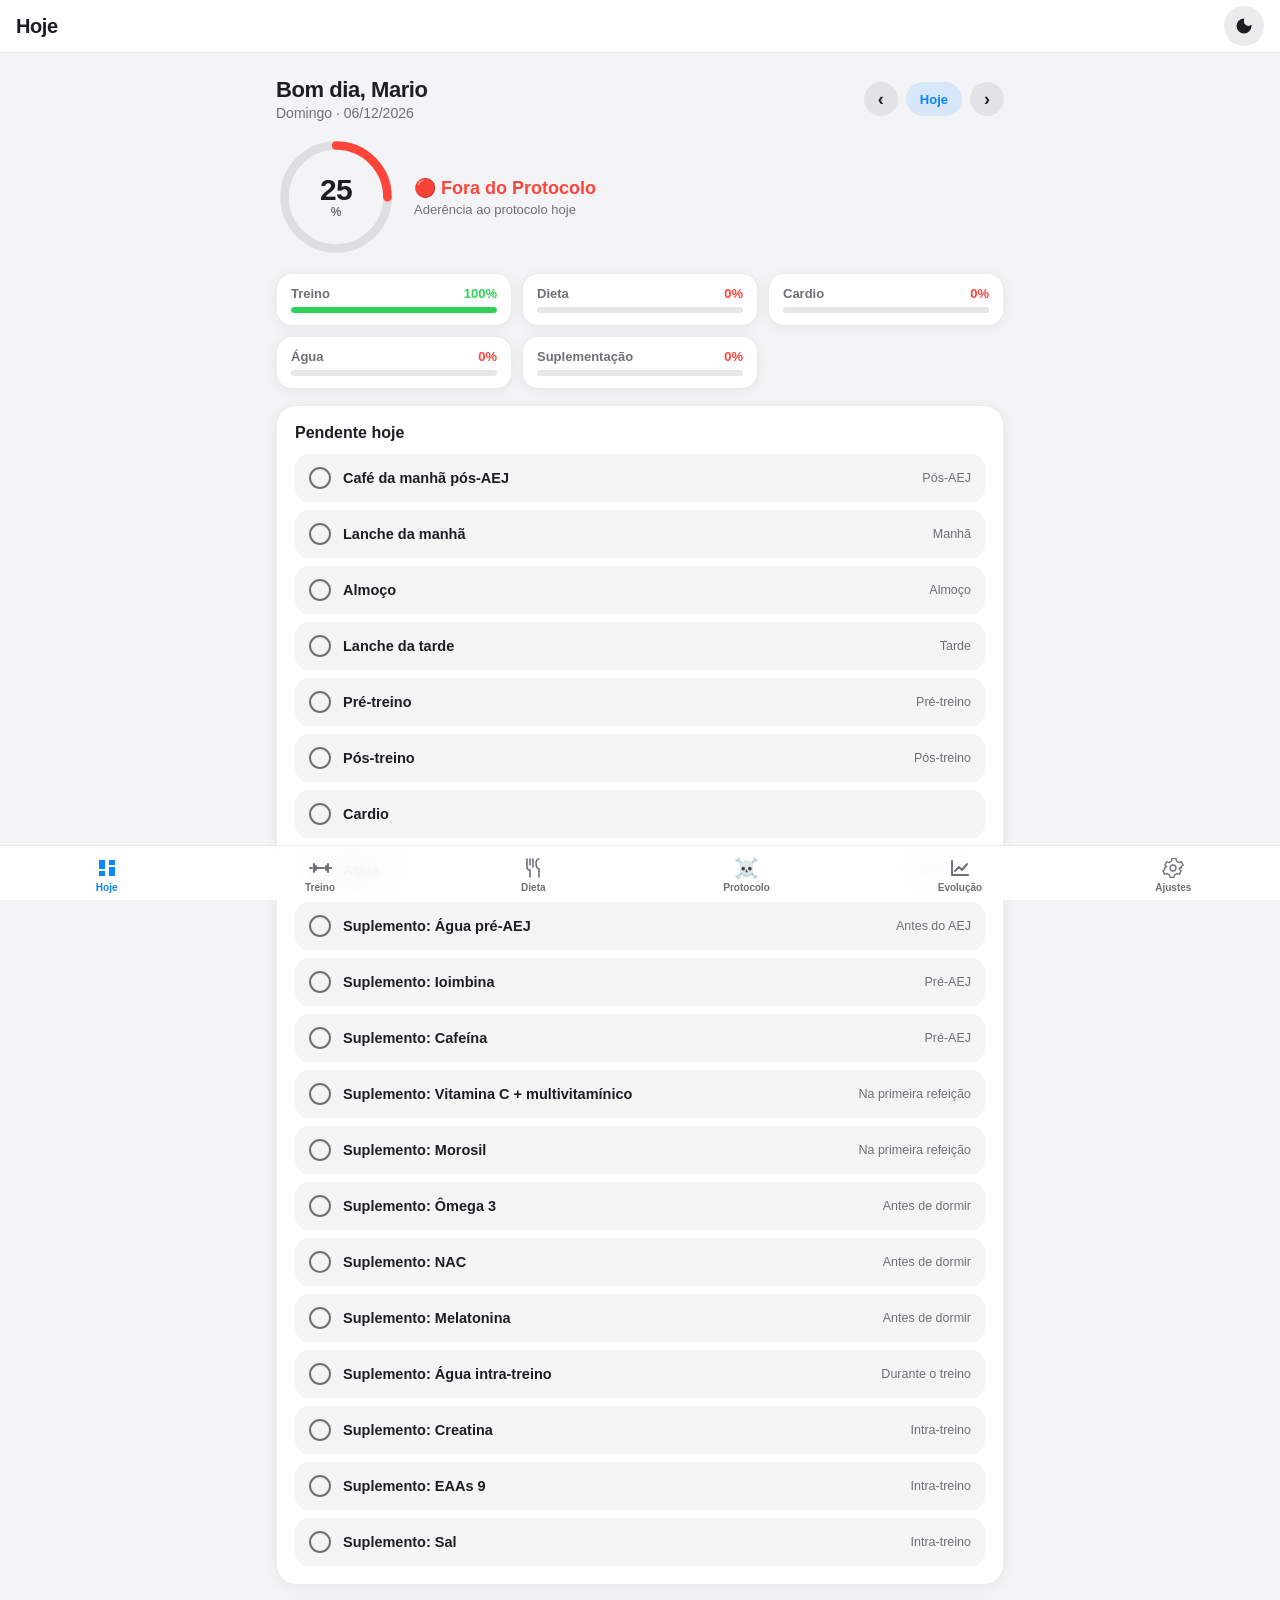
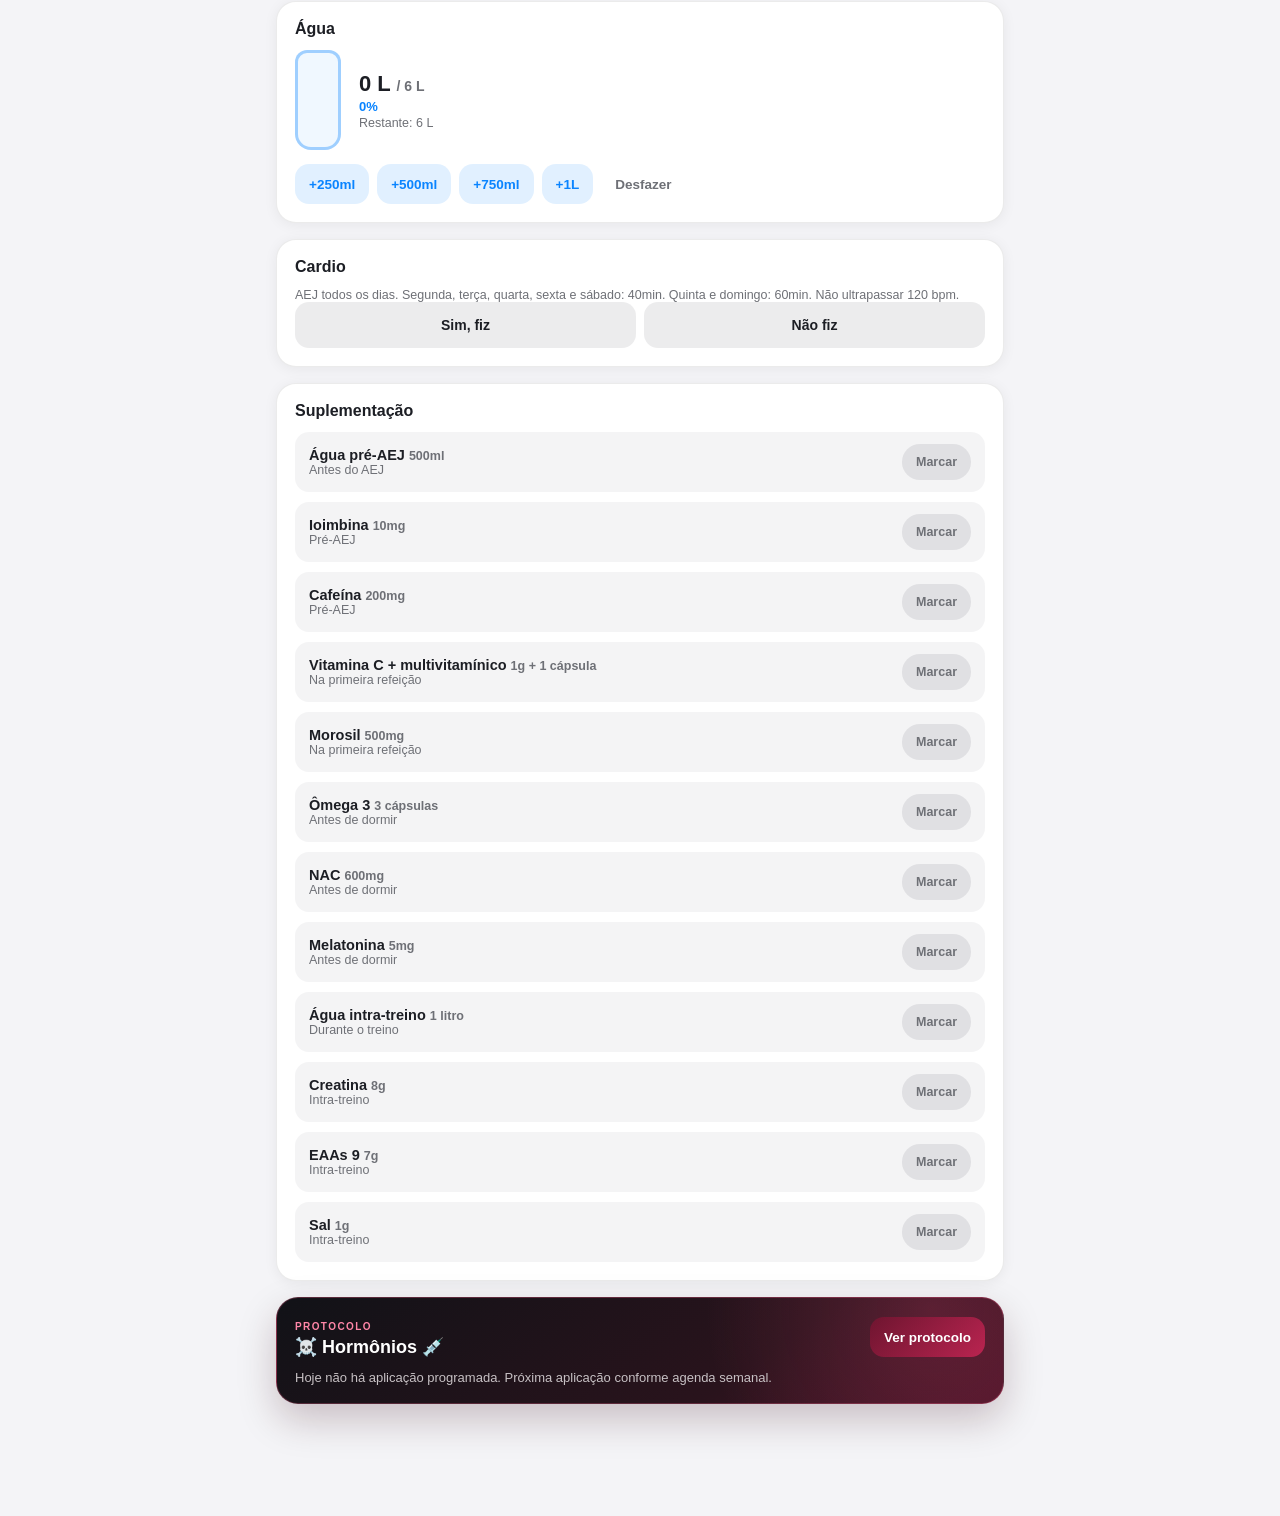
==== commit fa4fc6ae: "feat: launch phase 1 protocol with hormonal tracking" ====
--- a/index.html
+++ b/index.html
@@ -110,6 +110,57 @@
         <div id="listaSuplementosHoje" class="supl-list"></div>
       </div>
 
+      <div class="hormone-card" id="cardHormonalHoje">
+        <div class="hormone-card-head">
+          <div><span class="hormone-kicker">PROTOCOLO</span><h2>☠️ Hormônios 💉</h2></div>
+          <button class="btn btn-hormone btn-sm" data-open-protocolo>Ver protocolo</button>
+        </div>
+        <div id="hormonalHojeConteudo"></div>
+      </div>
+
+    </section>
+
+    <!-- ---------- PROTOCOLO HORMONAL ---------- -->
+    <section class="view" id="view-protocolo" hidden>
+      <div class="protocol-hero">
+        <div class="protocol-skull">☠️</div>
+        <div>
+          <span class="hormone-kicker">CONTROLE PESSOAL</span>
+          <h1>Protocolo Hormonal</h1>
+          <p>Registro de aplicações e acompanhamento semanal</p>
+        </div>
+        <div class="protocol-syringe">💉</div>
+      </div>
+      <div class="protocol-summary" id="protocoloResumo"></div>
+      <div class="panel fase1-panel">
+        <div class="panel-header"><h2>Fase 1 · Diretrizes</h2></div>
+        <div class="fase1-grid">
+          <div><span>💧</span><strong>6 litros</strong><small>Água, chás e café</small></div>
+          <div><span>🏃</span><strong>AEJ diário</strong><small>40min · qui/dom 60min</small></div>
+          <div><span>❤️</span><strong>Até 120 bpm</strong><small>Limite do AEJ</small></div>
+          <div><span>⏱️</span><strong>40s / 50s</strong><small>Descanso normal / bi-série</small></div>
+        </div>
+        <div class="fase1-notes">
+          <p><b>Treino:</b> progredir carga, executar com amplitude, alongar e fazer mobilidade quando possível.</p>
+          <p><b>Pré-treino:</b> 200mg de cafeína ou pré-treino opcional, 15 minutos antes.</p>
+          <p><b>Refeição livre:</b> uma a cada duas semanas, após avaliação.</p>
+          <p><b>Feedback:</b> enviar a cada duas semanas, em jejum, no sábado ou domingo.</p>
+        </div>
+      </div>
+      <div class="panel protocol-panel">
+        <div class="panel-header"><h2>Agenda hormonal semanal</h2></div>
+        <div id="protocoloAgenda"></div>
+      </div>
+      <div class="panel protocol-panel">
+        <div class="panel-header"><h2>Aplicação do dia</h2></div>
+        <div class="date-nav date-nav-standalone">
+          <button class="btn-icon-sm" data-datenav="protocolo" data-dir="-1" aria-label="Dia anterior">‹</button>
+          <button class="btn-chip" data-datenav="protocolo" data-dir="0">Hoje</button>
+          <button class="btn-icon-sm" data-datenav="protocolo" data-dir="1" aria-label="Próximo dia">›</button>
+        </div>
+        <div id="protocoloDia"></div>
+      </div>
+      <p class="medical-note">Registro pessoal de acompanhamento. O aplicativo não substitui orientação médica.</p>
     </section>
 
     <!-- ---------- TREINO ---------- -->
@@ -150,6 +201,8 @@
         <h1>Evolução</h1>
         <p class="subtitle">Registre suas medidas periodicamente</p>
       </div>
+
+      <button class="btn btn-report btn-block report-cta" id="btnGerarPDF">📊 Gerar relatório visual em PDF</button>
 
       <div class="panel form-panel">
         <form id="formEvolucao" novalidate>
@@ -321,6 +374,19 @@
         <div id="listaSuplementosCfg"></div>
       </div>
 
+      <div class="panel protocol-panel">
+        <div class="panel-header"><h2>Protocolo Hormonal ☠️💉</h2></div>
+        <p class="muted small">As doses em mg só aparecem depois que a concentração for informada.</p>
+        <div class="form-grid">
+          <div class="field"><label for="cfgEnantatoMg">Enantato (mg/ml)</label><input type="text" inputmode="decimal" id="cfgEnantatoMg" placeholder="Opcional"></div>
+          <div class="field"><label for="cfgMasteronMg">Masteron (mg/ml)</label><input type="text" inputmode="decimal" id="cfgMasteronMg" placeholder="Opcional"></div>
+          <div class="field field-wide"><label for="cfgHormonalLab">Laboratório / fabricante</label><input type="text" id="cfgHormonalLab" placeholder="Opcional"></div>
+          <div class="field"><label for="cfgHormonalLote">Lote</label><input type="text" id="cfgHormonalLote" placeholder="Opcional"></div>
+          <div class="field"><label for="cfgHormonalValidade">Validade</label><input type="month" id="cfgHormonalValidade"></div>
+        </div>
+        <div class="form-actions"><button class="btn btn-hormone" id="btnSalvarHormonal">Salvar configurações</button></div>
+      </div>
+
       <div class="panel">
         <div class="panel-header"><h2>Backup e Exportação</h2></div>
         <p class="muted small" id="backupAvisoInfo"></p>
@@ -329,6 +395,7 @@
           <input type="file" id="inputImportarBackup" accept="application/json" hidden>
           <button class="btn btn-secondary btn-block" id="btnImportarBackup">Importar backup (.json)</button>
           <button class="btn btn-secondary btn-block" id="btnExportarCSV">Exportar histórico (.csv)</button>
+          <button class="btn btn-report btn-block" id="btnExportarPDF">Gerar relatório visual em PDF</button>
         </div>
       </div>
 
@@ -340,7 +407,7 @@
         </div>
       </div>
 
-      <p class="app-version">Projeto Shape de Pai · v1.0</p>
+      <p class="app-version">Projeto Shape de Pai · v3.0</p>
     </section>
 
   </main>
@@ -359,13 +426,13 @@
       <svg viewBox="0 0 24 24"><path d="M6 3v8a3 3 0 003 3v7M6 3v6M9 3v6M12 3v8M18 3c-2 0-3 2-3 5s1 4 3 5v8" stroke="currentColor" stroke-width="1.6" fill="none" stroke-linecap="round" stroke-linejoin="round"/></svg>
       <span>Dieta</span>
     </button>
+    <button class="tab-item" data-view="protocolo">
+      <span class="tab-emoji">☠️</span>
+      <span>Protocolo</span>
+    </button>
     <button class="tab-item" data-view="evolucao">
       <svg viewBox="0 0 24 24"><path d="M4 19V5m0 14h16M7 15l4-4 3 3 5-6" stroke="currentColor" stroke-width="2" fill="none" stroke-linecap="round" stroke-linejoin="round"/></svg>
       <span>Evolução</span>
-    </button>
-    <button class="tab-item" data-view="historico">
-      <svg viewBox="0 0 24 24"><path d="M4 5h16M6 5v15h12V5M9 2v4M15 2v4M4 10h16" stroke="currentColor" stroke-width="1.6" fill="none" stroke-linecap="round"/></svg>
-      <span>Histórico</span>
     </button>
     <button class="tab-item" data-view="config">
       <svg viewBox="0 0 24 24"><path d="M12 9a3 3 0 100 6 3 3 0 000-6zm8.4 3a7.6 7.6 0 00-.14-1.4l2-1.55-2-3.46-2.36.95a7.6 7.6 0 00-2.4-1.4L15 2.6h-4l-.5 2.54a7.6 7.6 0 00-2.4 1.4l-2.36-.95-2 3.46 2 1.55A7.6 7.6 0 003.6 12c0 .47.05.95.14 1.4l-2 1.55 2 3.46 2.36-.95c.7.6 1.5 1.08 2.4 1.4L9 21.4h4l.5-2.54c.9-.32 1.7-.8 2.4-1.4l2.36.95 2-3.46-2-1.55c.09-.45.14-.93.14-1.4z" stroke="currentColor" stroke-width="1.3" fill="none" stroke-linejoin="round"/></svg>
--- a/style.css
+++ b/style.css
@@ -20,6 +20,8 @@
   --yellow: #ffd60a;
   --orange: #ff9f0a;
   --red: #ff453a;
+  --wine: #8d1738;
+  --wine-light: #d94670;
 
   --bg: #f4f4f7;
   --bg-elevated: #ffffff;
@@ -91,7 +93,7 @@
 .content {
   flex: 1;
   padding: 16px 16px calc(96px + env(safe-area-inset-bottom));
-  max-width: 640px;
+  max-width: 760px;
   width: 100%;
   margin: 0 auto;
 }
@@ -117,7 +119,8 @@
   transition: color .15s ease, transform .1s ease;
 }
 .tab-item svg { width: 24px; height: 24px; }
-.tab-item span { font-size: 10.5px; font-weight: 600; }
+.tab-item span { font-size: 10px; font-weight: 700; }
+.tab-emoji { font-size: 20px !important; line-height: 24px; filter: grayscale(.2); }
 .tab-item.active { color: var(--blue); }
 .tab-item:active { transform: scale(0.92); }
 
@@ -137,6 +140,7 @@
   box-shadow: var(--shadow);
   margin-bottom: 16px;
 }
+.panel, .cat-card, .exercicio-card, .refeicao-card { border: 1px solid var(--border); }
 .panel-header { display: flex; align-items: center; justify-content: space-between; margin-bottom: 12px; }
 .panel-header h2 { font-size: 16px; font-weight: 700; }
 .panel-header-actions { gap: 8px; }
@@ -163,6 +167,9 @@
 }
 .btn:active { transform: scale(0.96); opacity: 0.85; }
 .btn-primary { background: var(--blue); color: #fff; }
+.btn-report { background: linear-gradient(135deg, #6f1530, #b92450); color: #fff; box-shadow: 0 10px 25px rgba(141,23,56,.22); }
+.report-cta { margin-bottom: 16px; }
+.btn-hormone { background: linear-gradient(135deg, #6f1530, #b92450); color: #fff; }
 .btn-secondary { background: rgba(10,132,255,0.12); color: var(--blue); }
 .btn-ghost { background: transparent; color: var(--text-muted); }
 .btn-danger { background: var(--red); color: #fff; }
@@ -425,9 +432,70 @@
 
 .app-version { text-align: center; color: var(--text-muted); font-size: 12px; padding: 10px 0 20px; }
 
+/* ===================== PROTOCOLO HORMONAL ===================== */
+.hormone-card, .protocol-hero {
+  color: #fff;
+  background:
+    radial-gradient(circle at 90% 10%, rgba(217,70,112,.24), transparent 34%),
+    linear-gradient(145deg, #111217, #29131c 65%, #491427);
+  border: 1px solid rgba(255,102,143,.28);
+  border-radius: 22px;
+  padding: 18px;
+  margin-bottom: 16px;
+  box-shadow: 0 16px 38px rgba(50,5,20,.22);
+}
+.hormone-card-head { display:flex; justify-content:space-between; align-items:center; gap:12px; margin-bottom:12px; }
+.hormone-card h2 { font-size:18px; margin-top:2px; }
+.hormone-kicker { color:#ff86a7; letter-spacing:.14em; font-size:10px; font-weight:900; }
+.hormone-dose { font-size:16px; font-weight:800; line-height:1.45; }
+.hormone-off { color:#c7c1c4; font-size:13px; }
+.hormone-status { display:inline-flex; margin-top:10px; padding:7px 11px; border-radius:999px; background:rgba(255,255,255,.1); font-size:12px; font-weight:800; }
+.hormone-status.aplicado { background:rgba(48,209,88,.18); color:#6deb8a; }
+.hormone-status.adiado { background:rgba(255,159,10,.18); color:#ffc461; }
+.hormone-status.nao { background:rgba(255,69,58,.18); color:#ff7770; }
+.protocol-hero { display:flex; align-items:center; gap:14px; padding:22px; }
+.protocol-hero h1 { font-size:25px; margin:3px 0; }
+.protocol-hero p { font-size:12px; color:#c8bdc1; }
+.protocol-skull { font-size:34px; }
+.protocol-syringe { font-size:28px; margin-left:auto; transform:rotate(-18deg); }
+.protocol-summary { display:grid; grid-template-columns:repeat(3,1fr); gap:10px; margin-bottom:16px; }
+.protocol-stat { background:var(--card); border:1px solid var(--border); border-radius:17px; padding:14px; box-shadow:var(--shadow); }
+.protocol-stat span,.protocol-stat small { display:block; color:var(--text-muted); font-size:11px; }
+.protocol-stat strong { display:block; font-size:21px; margin:4px 0 2px; color:var(--wine-light); }
+.protocol-panel { border-color:rgba(141,23,56,.28); }
+.agenda-row { display:grid; grid-template-columns:76px 1fr auto; align-items:center; gap:10px; padding:12px 0; border-bottom:1px solid var(--border); }
+.agenda-row:last-child { border-bottom:0; }
+.agenda-row span { color:var(--text-muted); font-size:13px; }
+.agenda-row b { color:var(--wine-light); }
+.application-card { border-radius:16px; background:rgba(141,23,56,.08); padding:15px; }
+.application-date { font-size:12px; color:var(--text-muted); font-weight:700; }
+.application-dose { font-size:18px; font-weight:900; margin:5px 0 14px; }
+.hormone-actions { display:grid; grid-template-columns:repeat(3,1fr); }
+.hormone-form { margin-top:14px; }
+.application-confirmed { font-size:11px; color:var(--text-muted); margin-top:10px; }
+.protocol-empty { text-align:center; padding:20px 8px; color:var(--text-muted); }
+.protocol-empty p { margin-top:4px; }
+.medical-note { text-align:center; color:var(--text-muted); font-size:11px; padding:0 12px 18px; }
+.fase1-panel { background:linear-gradient(145deg,var(--card),rgba(141,23,56,.05)); }
+.fase1-grid { display:grid; grid-template-columns:repeat(2,1fr); gap:10px; }
+.fase1-grid>div { border:1px solid var(--border); border-radius:14px; padding:12px; background:rgba(120,120,128,.05); }
+.fase1-grid span,.fase1-grid strong,.fase1-grid small { display:block; }
+.fase1-grid strong { margin:4px 0 2px; }
+.fase1-grid small { color:var(--text-muted); font-size:11px; }
+.fase1-notes { margin-top:13px; font-size:12px; color:var(--text-muted); line-height:1.5; }
+.fase1-notes p+p { margin-top:5px; }
+
+@media (min-width: 700px) {
+  .cat-grid { grid-template-columns: repeat(3, 1fr); }
+  .content { padding-top:24px; }
+}
+
 /* ===================== TELAS PEQUENAS ===================== */
 @media (max-width: 360px) {
   .cat-grid { grid-template-columns: 1fr 1fr; }
   .form-grid { grid-template-columns: 1fr; }
   .field-wide { grid-column: auto; }
-}
+  .protocol-summary { grid-template-columns:1fr; }
+  .agenda-row { grid-template-columns:68px 1fr; }
+  .agenda-row b { grid-column:2; }
+}
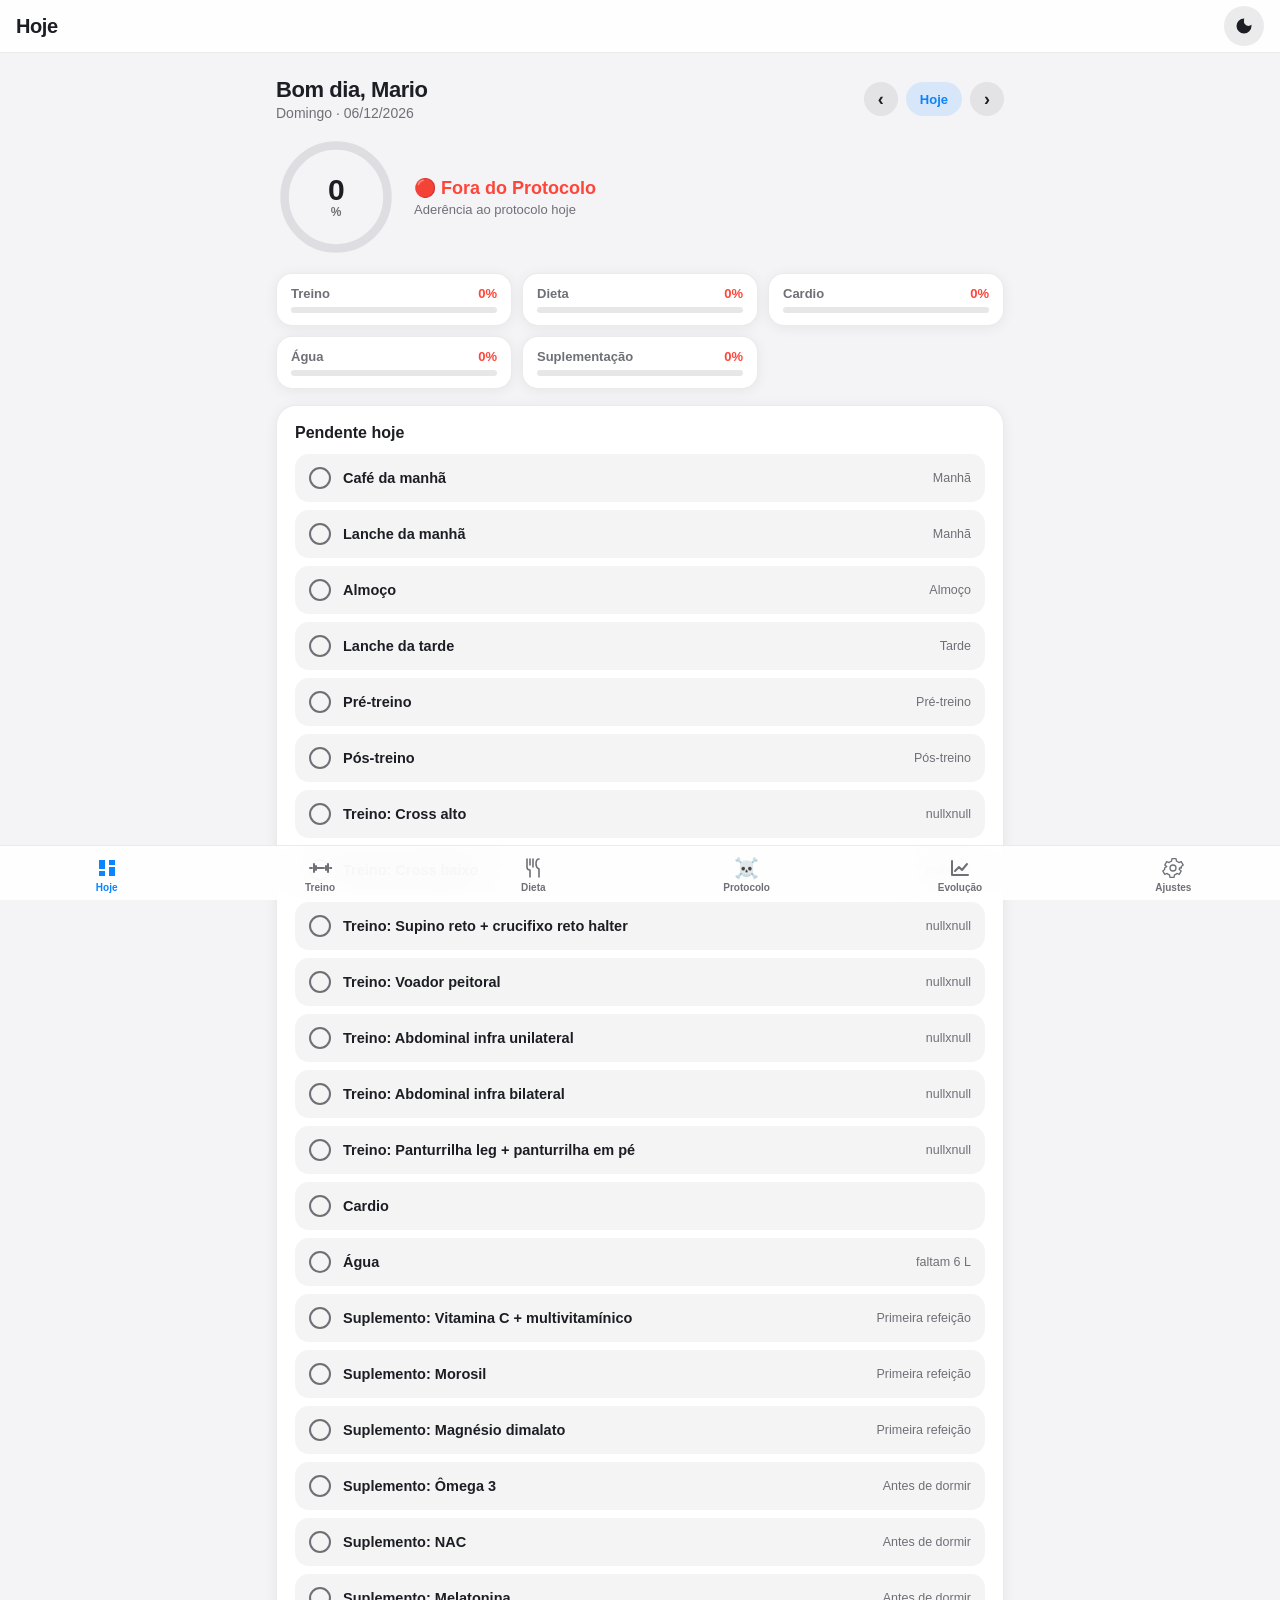
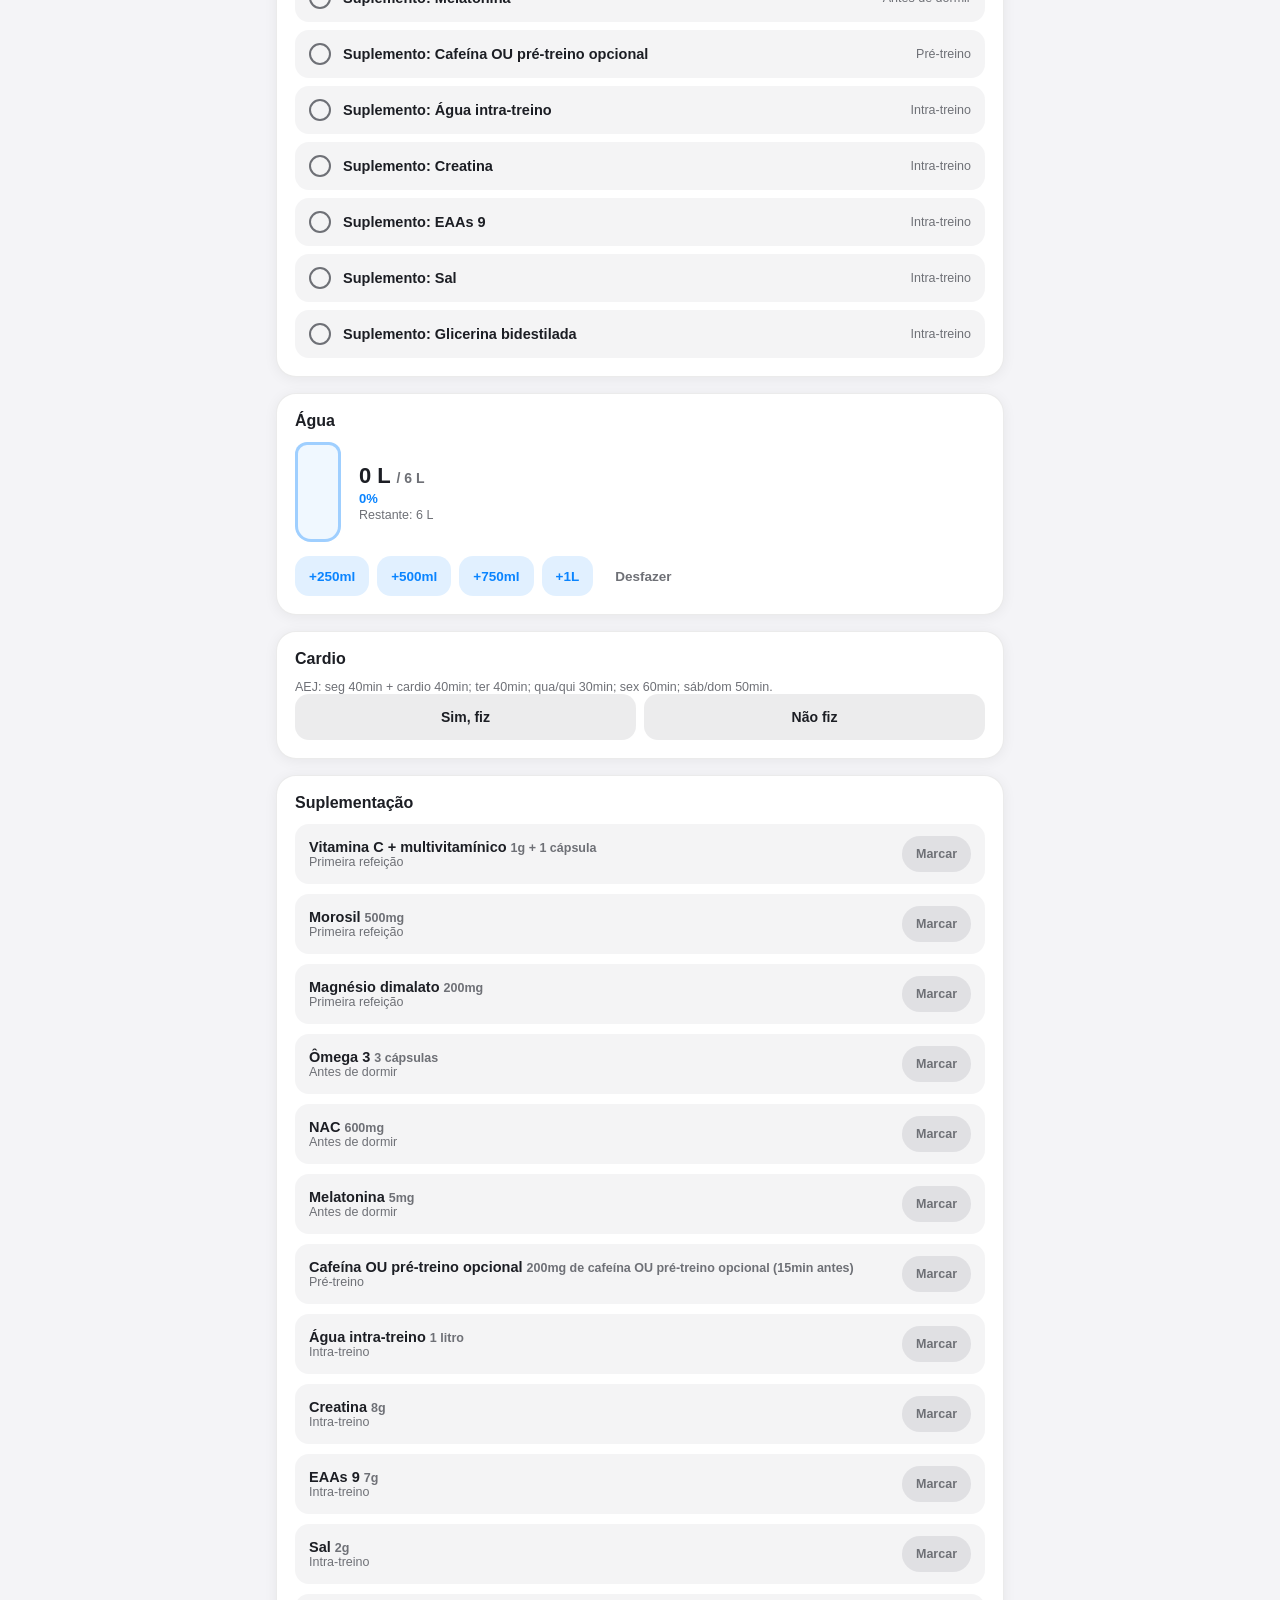
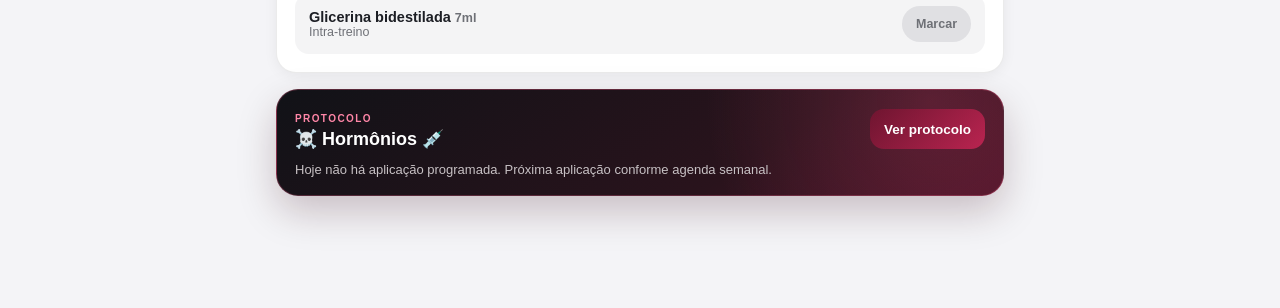
==== commit 6537c04e: "Atualiza identificação e diretrizes visuais da Fase 3 Low" ====
--- a/index.html
+++ b/index.html
@@ -133,12 +133,12 @@
       </div>
       <div class="protocol-summary" id="protocoloResumo"></div>
       <div class="panel fase1-panel">
-        <div class="panel-header"><h2>Fase 1 · Diretrizes</h2></div>
+        <div class="panel-header"><h2>Fase 3 Low · Diretrizes</h2></div>
         <div class="fase1-grid">
           <div><span>💧</span><strong>6 litros</strong><small>Água, chás e café</small></div>
-          <div><span>🏃</span><strong>AEJ diário</strong><small>40min · qui/dom 60min</small></div>
-          <div><span>❤️</span><strong>Até 120 bpm</strong><small>Limite do AEJ</small></div>
-          <div><span>⏱️</span><strong>40s / 50s</strong><small>Descanso normal / bi-série</small></div>
+          <div><span>🏃</span><strong>AEJ semanal</strong><small>30 a 60min conforme o dia</small></div>
+          <div><span>❤️</span><strong>300min AEJ</strong><small>Mais 40min cardio segunda</small></div>
+          <div><span>⏱️</span><strong>40s / 45s</strong><small>Descanso normal / bi-série</small></div>
         </div>
         <div class="fase1-notes">
           <p><b>Treino:</b> progredir carga, executar com amplitude, alongar e fazer mobilidade quando possível.</p>
@@ -183,7 +183,7 @@
     <section class="view" id="view-dieta" hidden>
       <div class="view-header">
         <h1>Dieta</h1>
-        <p class="subtitle">~2.400 kcal/dia · <span id="dietaMacrosResumo"></span></p>
+        <p class="subtitle"><span id="dietaMacrosResumo"></span></p>
       </div>
 
       <div class="date-nav date-nav-standalone">
@@ -407,7 +407,7 @@
         </div>
       </div>
 
-      <p class="app-version">Projeto Shape de Pai · v3.0</p>
+      <p class="app-version">Projeto Shape de Pai · Fase 3 Low</p>
     </section>
 
   </main>
